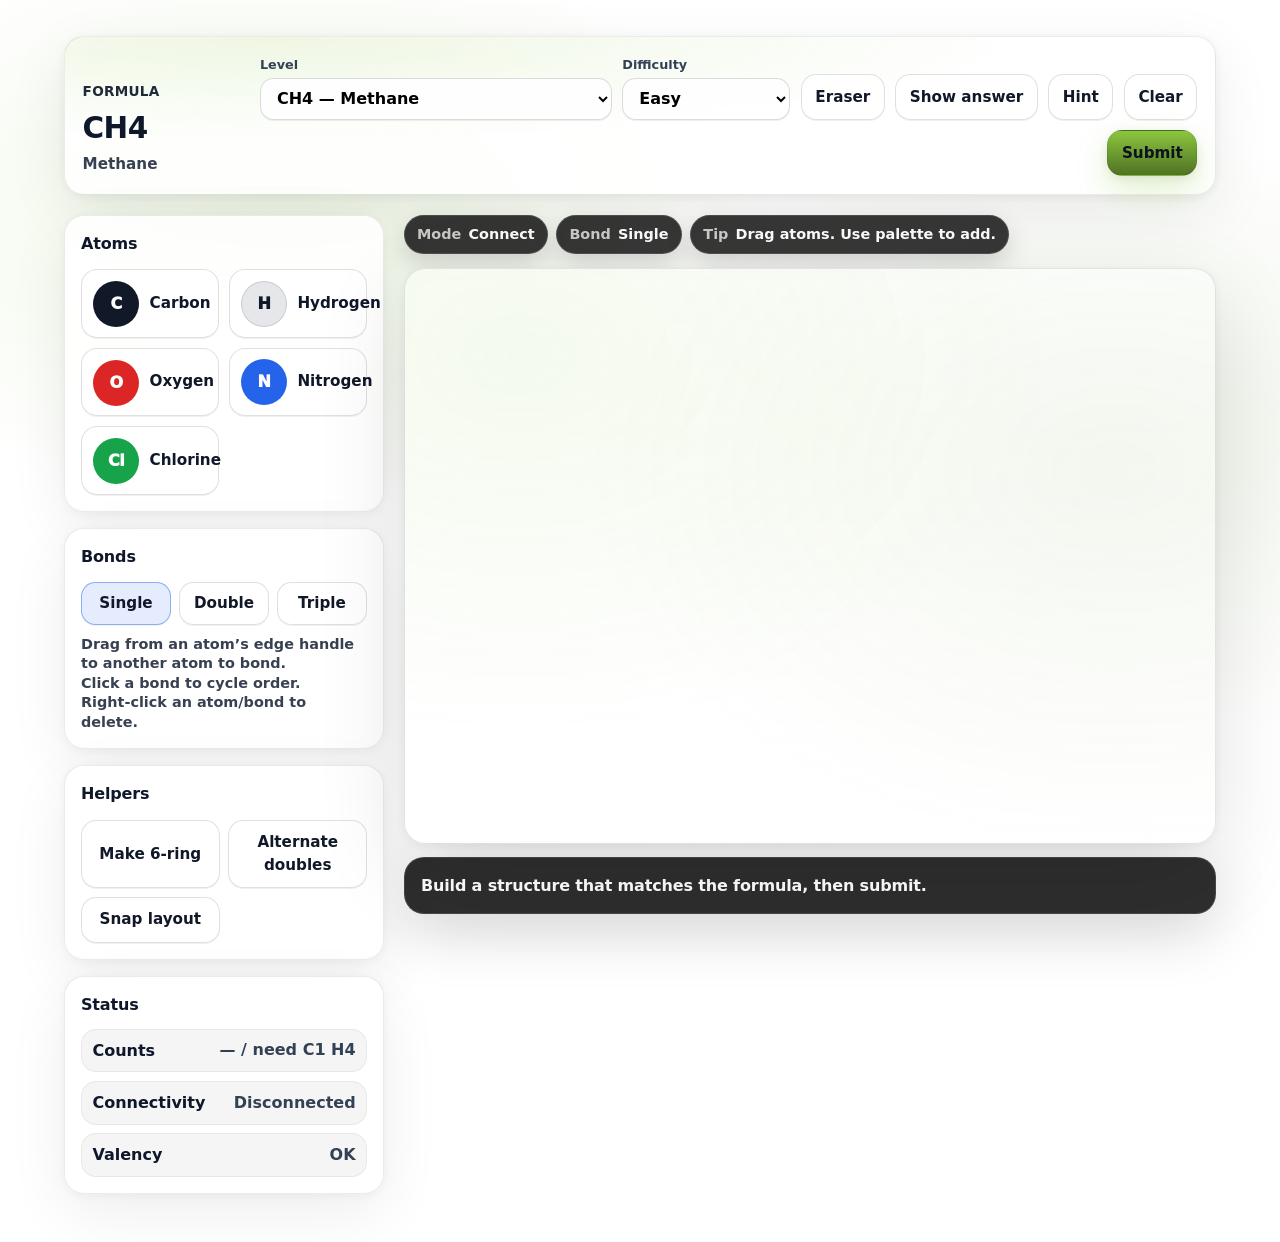
==== game.html @ 103faad1 "Initial Commit with Draft 1 of the website" ====
<!doctype html>
<html lang="en">
  <head>
    <meta charset="utf-8" />
    <meta name="viewport" content="width=device-width, initial-scale=1" />
    <title>Chemistry Formula Puzzle</title>
    <link rel="stylesheet" href="reset.css" />
    <link rel="stylesheet" href="layout.css" />
    <link rel="stylesheet" href="style.css" />
  </head>
  <body class="chem-game">
    <main class="chem-game__main">
      <section class="chem-shell" aria-label="Chemistry puzzle game">
        <div class="layout-container chem-shell__inner">
          <header class="chem-topbar">
            <div class="chem-level">
              <div class="chem-level__label">Formula</div>
              <div id="levelFormula" class="chem-level__formula" aria-live="polite">—</div>
              <div id="levelClue" class="chem-level__clue" aria-live="polite"></div>
            </div>

            <div class="chem-topbar__actions">
              <div class="chem-level-select">
                <label class="chem-control__label" for="levelSelect">Level</label>
                <select id="levelSelect" class="chem-select" aria-label="Select level"></select>
              </div>
              <div class="chem-level-select">
                <label class="chem-control__label" for="difficultySelect">Difficulty</label>
                <select id="difficultySelect" class="chem-select chem-select--sm" aria-label="Select difficulty">
                  <option value="easy">Easy</option>
                  <option value="medium">Medium</option>
                  <option value="hard">Hard</option>
                  <option value="hardcore">Hardcore</option>
                </select>
              </div>
              <button id="btnEraser" class="chem-btn chem-btn--ghost" type="button" aria-pressed="false">Eraser</button>
              <button id="btnAnswer" class="chem-btn chem-btn--ghost" type="button" aria-pressed="false">Show answer</button>
              <button id="btnHint" class="chem-btn chem-btn--ghost" type="button">Hint</button>
              <button id="btnReset" class="chem-btn chem-btn--ghost" type="button">Clear</button>
              <button id="btnValidate" class="chem-btn chem-btn--primary" type="button">Submit</button>
            </div>
          </header>

          <div class="chem-layout">
            <aside class="chem-panel" aria-label="Building palette and tools">
              <div class="chem-card">
                <div class="chem-card__title">Atoms</div>
                <div class="chem-palette" role="list">
                  <button class="chem-atom" type="button" data-element="C" aria-label="Add carbon">
                    <span class="chem-atom__sym">C</span><span class="chem-atom__name">Carbon</span>
                  </button>
                  <button class="chem-atom" type="button" data-element="H" aria-label="Add hydrogen">
                    <span class="chem-atom__sym">H</span><span class="chem-atom__name">Hydrogen</span>
                  </button>
                  <button class="chem-atom" type="button" data-element="O" aria-label="Add oxygen">
                    <span class="chem-atom__sym">O</span><span class="chem-atom__name">Oxygen</span>
                  </button>
                  <button class="chem-atom" type="button" data-element="N" aria-label="Add nitrogen">
                    <span class="chem-atom__sym">N</span><span class="chem-atom__name">Nitrogen</span>
                  </button>
                  <button class="chem-atom" type="button" data-element="Cl" aria-label="Add chlorine">
                    <span class="chem-atom__sym">Cl</span><span class="chem-atom__name">Chlorine</span>
                  </button>
                </div>
              </div>

              <div class="chem-card">
                <div class="chem-card__title">Bonds</div>
                <div class="chem-bondtools">
                  <button id="bondSingle" class="chem-btn chem-btn--seg is-active" type="button" data-bond="1">
                    Single
                  </button>
                  <button id="bondDouble" class="chem-btn chem-btn--seg" type="button" data-bond="2">Double</button>
                  <button id="bondTriple" class="chem-btn chem-btn--seg" type="button" data-bond="3">Triple</button>
                </div>
                <div class="chem-help">
                  Drag from an atom’s edge handle to another atom to bond.<br />
                  Click a bond to cycle order.<br />
                  Right‑click an atom/bond to delete.
                </div>
              </div>

              <div class="chem-card">
                <div class="chem-card__title">Helpers</div>
                <div class="chem-helpergrid">
                  <button id="btnRing6" class="chem-btn chem-btn--ghost" type="button">Make 6‑ring</button>
                  <button id="btnAromatic" class="chem-btn chem-btn--ghost" type="button">Alternate doubles</button>
                  <button id="btnSnap" class="chem-btn chem-btn--ghost" type="button">Snap layout</button>
                </div>
              </div>

              <div class="chem-card">
                <div class="chem-card__title">Status</div>
                <div class="chem-status">
                  <div class="chem-status__row">
                    <div class="chem-status__k">Counts</div>
                    <div id="statusCounts" class="chem-status__v">—</div>
                  </div>
                  <div class="chem-status__row">
                    <div class="chem-status__k">Connectivity</div>
                    <div id="statusConn" class="chem-status__v">—</div>
                  </div>
                  <div class="chem-status__row">
                    <div class="chem-status__k">Valency</div>
                    <div id="statusValence" class="chem-status__v">—</div>
                  </div>
                </div>
              </div>
            </aside>

            <section class="chem-work" aria-label="Molecule workspace">
              <div class="chem-work__hud">
                <div class="chem-hudpill"><span class="chem-hudpill__k">Mode</span> <span id="hudMode">Connect</span></div>
                <div class="chem-hudpill">
                  <span class="chem-hudpill__k">Bond</span> <span id="hudBond">Single</span>
                </div>
                <div class="chem-hudpill">
                  <span class="chem-hudpill__k">Tip</span>
                  <span id="hudTip">Drag atoms. Use palette to add.</span>
                </div>
              </div>

              <div id="workspace" class="chem-canvas" role="application" aria-label="Molecule canvas" tabindex="0">
                <svg id="bondLayer" class="chem-bonds" aria-hidden="true"></svg>
                <div id="atomLayer" class="chem-atoms" aria-hidden="false"></div>
              </div>

              <div class="chem-feedback" aria-live="polite" aria-atomic="true">
                <div id="feedback" class="chem-feedback__text">Build a structure that matches the formula, then submit.</div>
                <div id="fact" class="chem-feedback__fact" hidden></div>
              </div>
            </section>
          </div>
        </div>
      </section>
    </main>

    <script defer src="game.js"></script>
  </body>
</html>
---- layout.css ----
/* Page structure and layout */

body {
  display: flex;
  flex-direction: column;
}

main {
  flex: 1;
  width: 100%;
}

.layout-container {
  width: min(100% - 2rem, 72rem);
  margin-inline: auto;
}

.layout-stack > * + * {
  margin-top: var(--stack-gap, 1rem);
}

.layout-cluster {
  display: flex;
  flex-wrap: wrap;
  gap: var(--cluster-gap, 1rem);
  align-items: center;
}
---- style.css ----
/* Typography, color, and visual styling */

:root {
  color-scheme: light;
  --color-background: #ffffff;
  --color-foreground: #1a1a1a;
  --color-muted: #5c5c5c;
  --font-sans: system-ui, -apple-system, "Segoe UI", Roboto, sans-serif;
  --color-primary: #8cc63e;
  /* WCAG-friendly green for text on white (>= 4.5:1). */
  --color-secondary: #4F7224;
  --nav-height: 4.25rem;
}

body {
  font-family: var(--font-sans);
  background-color: var(--color-background);
  color: var(--color-foreground);
}

/* Hide visible scrollbars (scroll still works). */
html.home-page,
body.home-page {
  -ms-overflow-style: none; /* IE/Edge legacy */
  scrollbar-width: none; /* Firefox */
}

html.home-page::-webkit-scrollbar,
body.home-page::-webkit-scrollbar {
  width: 0;
  height: 0;
}

/* Typography system */
.heading-xl {
  font-size: clamp(2rem, 3.2vw, 2.75rem);
  font-weight: 700;
  letter-spacing: -0.02em;
  line-height: 1.1;
  color: var(--color-secondary);
}

.heading-lg {
  font-size: clamp(1.75rem, 2.6vw, 2.25rem);
  font-weight: 700;
  letter-spacing: -0.02em;
  line-height: 1.15;
  color: #111;
}

.subheading {
  margin-top: 0.85rem;
  font-size: clamp(1.05rem, 1.6vw, 1.25rem);
  font-weight: 700;
  line-height: 1.35;
  color: #222;
}

.prose {
  margin-top: 1.25rem;
  max-width: 65ch;
}

.prose p + p {
  margin-top: 1rem;
}

.prose p {
  font-size: 1rem;
  line-height: 1.65;
  color: #2e2e2e;
  text-align: justify;
  text-justify: inter-word;
  hyphens: auto;
}

.prose--director {
  font-family: "Times New Roman", Times, serif;
}

/* Top nav (matches screenshot style) */
.site-header {
  position: fixed;
  top: 0.9rem;
  left: 0;
  right: 0;
  z-index: 10;
  pointer-events: none;
}

.site-nav {
  pointer-events: auto;
  min-height: var(--nav-height);
  display: flex;
  align-items: center;
  justify-content: space-between;
  padding: 0.85rem 1.25rem;
  border-radius: 999px;
  background: rgba(0, 0, 0, 0.78);
  -webkit-backdrop-filter: blur(10px);
  backdrop-filter: blur(10px);
  box-shadow:
    0 18px 48px rgba(0, 0, 0, 0.35),
    0 2px 10px rgba(0, 0, 0, 0.25);
  border: 1px solid rgba(255, 255, 255, 0.12);
}

.site-brand {
  font-weight: 700;
  letter-spacing: 0.01em;
  color: #fff;
}

.nav-links {
  display: flex;
  gap: 1.4rem;
  align-items: center;
}

.nav-links a {
  color: #fff;
  font-weight: 600;
  font-size: 0.9rem;
  text-transform: lowercase;
}

.nav-links a:hover {
  text-decoration: underline;
}

/* Mobile hamburger */
.nav-toggle {
  display: none;
  width: 42px;
  height: 42px;
  border-radius: 999px;
  border: 1px solid rgba(255, 255, 255, 0.18);
  background: rgba(255, 255, 255, 0.08);
}

.nav-toggle__icon {
  display: block;
  width: 18px;
  height: 2px;
  margin-inline: auto;
  background: #fff;
  border-radius: 999px;
  position: relative;
}

.nav-toggle__icon::before,
.nav-toggle__icon::after {
  content: "";
  position: absolute;
  left: 0;
  width: 18px;
  height: 2px;
  background: #fff;
  border-radius: 999px;
}

.nav-toggle__icon::before {
  top: -6px;
}

.nav-toggle__icon::after {
  top: 6px;
}

@media (max-width: 760px) {
  .site-nav {
    position: fixed;
    top: 0.9rem;
    right: 1rem;
    left: auto;
    width: auto;
    margin: 0;
    justify-content: flex-end;
    padding: 0;
    background: transparent;
    border: 0;
    box-shadow: none;
    -webkit-backdrop-filter: none;
    backdrop-filter: none;
    z-index: 12;
  }

  .site-brand {
    display: none;
  }

  .nav-toggle {
    display: inline-grid;
    place-items: center;
    width: 52px;
    height: 52px;
    background: var(--color-secondary);
    border: 1px solid rgba(255, 255, 255, 0.22);
    box-shadow:
      0 18px 48px rgba(0, 0, 0, 0.25),
      0 2px 10px rgba(0, 0, 0, 0.18);
  }

  .primary-nav {
    position: fixed;
    top: 6.5rem;
    left: 50%;
    transform: translateX(-50%);
    width: min(92vw, 40rem);
    padding: 1.5rem 1.25rem;
    border-radius: 28px;
    background:
      radial-gradient(120% 120% at 20% 10%, rgba(255, 255, 255, 0.08), rgba(255, 255, 255, 0) 55%),
      #121212;
    -webkit-backdrop-filter: blur(10px);
    backdrop-filter: blur(10px);
    border: 1px solid rgba(255, 255, 255, 0.16);
    box-shadow:
      0 18px 48px rgba(0, 0, 0, 0.35),
      0 2px 10px rgba(0, 0, 0, 0.25);
    display: none;
    z-index: 11;
  }

  .site-header[data-nav-open="true"] .primary-nav {
    display: block;
  }

  .nav-scrim {
    position: fixed;
    inset: 0;
    background: rgba(0, 0, 0, 0.45);
    -webkit-backdrop-filter: blur(2px);
    backdrop-filter: blur(2px);
    opacity: 0;
    pointer-events: none;
    transition: opacity 160ms ease;
    z-index: 10;
  }

  .site-header[data-nav-open="true"] .nav-scrim {
    opacity: 1;
    pointer-events: auto;
  }

  .nav-links {
    flex-direction: column;
    align-items: flex-start;
    gap: 0.35rem;
  }

  .nav-links a {
    width: 100%;
    padding: 0.85rem 1rem;
    border-radius: 16px;
    font-size: 1.15rem;
    letter-spacing: -0.01em;
    text-transform: lowercase;
  }

  .nav-links a:hover {
    background: rgba(255, 255, 255, 0.1);
    text-decoration: none;
  }
}

/* ------------------------------------------------------------
   Vertical "liquid glass" section nav (WCAG-friendly)
------------------------------------------------------------- */

.vnav {
  position: fixed;
  left: 1.25rem;
  top: 50%;
  transform: translateY(-50%);
  z-index: 20;
}

.vnav__list {
  display: grid;
  gap: 0.55rem;
  padding: 0.75rem 0.6rem;
  border-radius: 999px;
  background:
    radial-gradient(140% 140% at 20% 10%, rgba(255, 255, 255, 0.55), rgba(255, 255, 255, 0) 58%),
    linear-gradient(180deg, rgba(255, 255, 255, 0.78), rgba(255, 255, 255, 0.62));
  border: 1px solid rgba(17, 24, 39, 0.14);
  box-shadow:
    0 22px 60px rgba(0, 0, 0, 0.18),
    0 2px 10px rgba(0, 0, 0, 0.08);
  -webkit-backdrop-filter: blur(14px);
  backdrop-filter: blur(14px);
}

@supports not ((-webkit-backdrop-filter: blur(1px)) or (backdrop-filter: blur(1px))) {
  .vnav__list {
    background: rgba(255, 255, 255, 0.94);
  }
}

.vnav__link {
  width: 50px;
  height: 50px;
  display: grid;
  place-items: center;
  border-radius: 999px;
  border: 0;
  background: transparent;
  box-shadow: none;
  transition:
    transform 120ms ease,
    background-color 120ms ease,
    border-color 120ms ease,
    box-shadow 120ms ease;
  position: relative;
}

.vnav__link:hover {
  transform: translateY(-1px);
}

.vnav__link.is-active {
  filter: drop-shadow(0 10px 22px rgba(79, 114, 36, 0.20));
}

.vnav__link:focus-visible {
  outline: 3px solid rgba(17, 24, 39, 0.75);
  outline-offset: 3px;
}

.vnav__link::after {
  content: attr(data-tooltip);
  position: absolute;
  left: calc(100% + 0.7rem);
  top: 50%;
  transform: translateY(-50%);
  padding: 0.45rem 0.6rem;
  border-radius: 0.65rem;
  background: rgba(15, 23, 42, 0.92);
  color: #ffffff;
  font-weight: 900;
  font-size: 0.9rem;
  letter-spacing: -0.01em;
  border: 1px solid rgba(255, 255, 255, 0.16);
  box-shadow:
    0 18px 46px rgba(0, 0, 0, 0.22),
    0 2px 10px rgba(0, 0, 0, 0.12);
  opacity: 0;
  pointer-events: none;
  white-space: nowrap;
  -webkit-backdrop-filter: blur(8px);
  backdrop-filter: blur(8px);
}

.vnav__link::before {
  content: "";
  position: absolute;
  left: calc(100% + 0.45rem);
  top: 50%;
  transform: translateY(-50%) rotate(45deg);
  width: 10px;
  height: 10px;
  background: rgba(15, 23, 42, 0.92);
  border-left: 1px solid rgba(255, 255, 255, 0.16);
  border-bottom: 1px solid rgba(255, 255, 255, 0.16);
  opacity: 0;
  pointer-events: none;
}

.vnav__link:hover::after,
.vnav__link:hover::before,
.vnav__link:focus-visible::after,
.vnav__link:focus-visible::before {
  opacity: 1;
}

.vnav__icon {
  width: 28px;
  height: 28px;
}

.vnav__sr {
  position: absolute;
  width: 1px;
  height: 1px;
  padding: 0;
  margin: -1px;
  overflow: hidden;
  clip: rect(0, 0, 0, 0);
  white-space: nowrap;
  border: 0;
}

/* Mobile: horizontal bottom nav */
@media (max-width: 900px) {
  .vnav {
    left: 0;
    right: 0;
    top: auto;
    bottom: 0;
    transform: none;
    padding: 0 0 env(safe-area-inset-bottom, 0);
  }

  .vnav__list {
    display: flex;
    flex-direction: row;
    flex-wrap: nowrap;
    justify-content: space-between;
    align-items: center;
    gap: 0.15rem;
    width: 100%;
    max-width: 100%;
    margin: 0;
    padding: 0.45rem 0.4rem;
    border-radius: 1rem 1rem 0 0;
    box-shadow:
      0 -10px 36px rgba(0, 0, 0, 0.14),
      0 -2px 8px rgba(0, 0, 0, 0.06);
  }

  .vnav__list li {
    flex: 1 1 0;
    min-width: 0;
    display: flex;
    justify-content: center;
  }

  .vnav__link {
    width: 44px;
    height: 44px;
    min-width: 44px;
  }

  /* Side tooltips don’t fit; labels remain in .vnav__sr for AT */
  .vnav__link::after,
  .vnav__link::before {
    display: none;
  }

  body.home-page {
    padding-bottom: calc(3.85rem + env(safe-area-inset-bottom, 0px));
  }

  .hero {
    padding-top: max(1.25rem, calc(env(safe-area-inset-top, 0px) + 0.75rem));
  }
}


/* Cursor: magnifying glass on hover (interactive elements) */
a:hover,
button:hover,
[role="button"]:hover,
input:hover,
select:hover,
textarea:hover,
summary:hover {
  cursor:
    url("data:image/svg+xml,%3Csvg xmlns='http://www.w3.org/2000/svg' width='24' height='24' viewBox='0 0 24 24'%3E%3Cg fill='none' stroke='%237BA448' stroke-width='2' stroke-linecap='round' stroke-linejoin='round'%3E%3Ccircle cx='10.5' cy='10.5' r='6.5'/%3E%3Cpath d='M15.25 15.25 L22 22'/%3E%3C/g%3E%3C/svg%3E")
      12 12,
    pointer;
}

/* Hero */
.hero {
  position: relative;
  overflow: hidden;
  /* 100dvh tracks mobile browser chrome; reduces layout thrash vs 100vh while scrolling */
  min-height: 100vh;
  min-height: 100dvh;
  display: grid;
  align-items: center;
  padding-top: calc(var(--nav-height) + 1.75rem);
}

.hero__video {
  position: absolute;
  inset: 0;
  z-index: 0;
  width: 100%;
  height: 100%;
  object-fit: cover;
  pointer-events: none;
}

.hero__overlay {
  position: absolute;
  inset: 0;
  z-index: 1;
  background: rgba(0, 0, 0, 0.75);
  pointer-events: none;
}

.hero__attribution {
  position: absolute;
  z-index: 3;
  right: max(1rem, env(safe-area-inset-right, 0px));
  bottom: max(1rem, env(safe-area-inset-bottom, 0px));
  margin: 0;
  max-width: min(14rem, 52vw);
  font-size: 0.65rem;
  line-height: 1.35;
  text-align: right;
  color: rgba(255, 255, 255, 0.85);
  text-shadow: 0 1px 3px rgba(0, 0, 0, 0.9);
}

.hero__attribution a {
  color: inherit;
  text-decoration: underline;
  text-underline-offset: 0.1em;
}

.hero__attribution a:hover {
  color: #ffffff;
}

.hero-content {
  position: relative;
  z-index: 2;
  padding-block: 4rem;
  /* Own compositor layer so title/subtitle paint isn’t tied as tightly to video frame updates */
  transform: translateZ(0);
}

@media (prefers-reduced-motion: reduce) {
  .hero__video {
    display: none;
  }

  .hero__overlay {
    display: none;
  }

  .hero {
    background-image:
      linear-gradient(rgba(0, 0, 0, 0.75), rgba(0, 0, 0, 0.75)),
      url("Background.jpg");
    background-size: cover;
    background-position: center;
    background-repeat: no-repeat;
  }
}

.hero-title {
  color: #fff;
  font-size: clamp(3rem, 7vw, 6rem);
  font-weight: 700;
  letter-spacing: -0.03em;
  line-height: 1;
}

.hero-subtitle {
  margin-top: 0.75rem;
  color: var(--color-primary);
  font-weight: 700;
  font-size: clamp(0.95rem, 1.4vw, 1.1rem);
}

/* Sections */
.section {
  padding-block: clamp(3.5rem, 6vw, 6rem);
}

.about {
  background: #fff;
}

/* Section head w/ progress bar */
.section-head {
  display: block;
}

.section-head__row {
  margin-top: 0;
  display: flex;
  align-items: center;
  gap: 0.8rem;
}

.section-head__subtitle {
  margin-top: 0.15rem;
  color: #666;
  font-size: 0.95rem;
}

 .section-head__progress {
  display: flex;
  align-items: center;
  gap: 0.7rem;
  flex: 1;
  min-width: 0;
  justify-content: flex-start;
}

.section-head__icon {
  width: clamp(44px, 3vw, 56px);
  height: clamp(44px, 3vw, 56px);
  object-fit: contain;
  display: block;
}

.progress-bar {
  height: 6px;
  width: 100%;
  background: #d9d9d9;
  border-radius: 999px;
  overflow: hidden;
}

.progress-bar__fill {
  height: 100%;
  width: var(--progress, 0%);
  background: var(--color-primary);
  border-radius: 999px;
  transition: width 220ms ease;
}

/* Research cards */
.research {
  background: #fff;
}

.publications {
  background: #fff;
}

.research-grid {
  margin-top: 2.25rem;
  display: grid;
  grid-template-columns: repeat(3, minmax(0, 1fr));
  gap: clamp(1.25rem, 2.5vw, 2.5rem);
}

.publications-grid {
  margin-top: 2rem;
}

.team {
  background: #fff;
}

.team-grid {
  margin-top: 2.5rem;
  display: grid;
  grid-template-columns: repeat(4, minmax(0, 1fr));
  gap: clamp(1.75rem, 3vw, 3rem);
}

.team-card {
  display: grid;
  justify-items: center;
  text-align: center;
}

.team-avatar {
  width: clamp(120px, 14vw, 150px);
  aspect-ratio: 1 / 1;
  border-radius: 999px;
  background: #d9d9d9;
}

.team-name {
  margin-top: 0.85rem;
  font-weight: 700;
  color: #111;
}

.team-degree {
  margin-top: 0.1rem;
  font-weight: 700;
  color: var(--color-secondary);
  font-size: 0.95rem;
}

.research-card__media {
  width: 100%;
  aspect-ratio: 4 / 3;
  background: #d9d9d9;
  border-radius: 0.35rem;
}

.card-title {
  margin-top: 0.75rem;
  font-weight: 700;
  color: #111;
  letter-spacing: -0.01em;
}

.card-meta {
  margin-top: 0.15rem;
  color: #444;
  font-size: 0.95rem;
}

.pub-authors {
  margin-top: 0.15rem;
  font-weight: 700;
  color: var(--color-secondary);
}

.pub-date {
  margin-top: 1.35rem;
  color: #777;
  font-size: 0.95rem;
}

.about-grid {
  display: grid;
  grid-template-columns: 1.15fr 0.85fr;
  gap: clamp(1.5rem, 3vw, 3rem);
  align-items: start;
}

/* Intro: full-width title, then equal columns — text | slideshow (matches reference layout). */
.about-grid--intro {
  grid-template-columns: 1fr 1fr;
  grid-template-areas:
    "intro-title intro-title"
    "intro-prose intro-media";
  gap: clamp(1.35rem, 3vw, 2.5rem) clamp(1.75rem, 4vw, 3.5rem);
}

.about-grid--intro .about-intro__title {
  grid-area: intro-title;
  margin-bottom: 0;
}

.about-grid--intro .about-intro__prose {
  grid-area: intro-prose;
  margin-top: 0;
  max-width: none;
}

.about-grid--intro .about-intro__media {
  grid-area: intro-media;
  min-width: 0;
}

.about-grid--intro .about-slideshow__track {
  aspect-ratio: 16 / 9;
}

.about-grid--secondary {
  margin-top: clamp(2.5rem, 5vw, 4rem);
  grid-template-columns: 0.95fr 1.05fr;
  align-items: center;
}

.card-media {
  width: 100%;
  border-radius: 1.25rem;
  box-shadow:
    0 18px 60px rgba(0, 0, 0, 0.14),
    0 2px 12px rgba(0, 0, 0, 0.08);
}

.about-slideshow {
  position: relative;
  width: 100%;
  border-radius: 1.25rem;
  overflow: hidden;
  box-shadow:
    0 18px 60px rgba(0, 0, 0, 0.14),
    0 2px 12px rgba(0, 0, 0, 0.08);
}

.about-slideshow__track {
  position: relative;
  aspect-ratio: 4 / 3;
  background: #d9d9d9;
}

.about-slideshow__slide {
  position: absolute;
  inset: 0;
  opacity: 0;
  transition: opacity 0.65s ease;
  pointer-events: none;
}

.about-slideshow__slide.is-active {
  z-index: 1;
  opacity: 1;
}

.about-slideshow__slide img {
  display: block;
  width: 100%;
  height: 100%;
  object-fit: cover;
}

.about-slideshow__dots {
  position: absolute;
  z-index: 2;
  left: 50%;
  bottom: 0.65rem;
  transform: translateX(-50%);
  display: flex;
  flex-wrap: wrap;
  justify-content: center;
  gap: 0.4rem;
  max-width: calc(100% - 1.25rem);
  pointer-events: auto;
}

.about-slideshow__dot {
  width: 0.45rem;
  height: 0.45rem;
  padding: 0;
  border: 0;
  border-radius: 50%;
  background: rgba(255, 255, 255, 0.45);
  box-shadow: 0 0 0 1px rgba(0, 0, 0, 0.2);
  cursor: pointer;
  transition: background 0.2s ease, transform 0.2s ease;
}

.about-slideshow__dot:hover {
  background: rgba(255, 255, 255, 0.75);
}

.about-slideshow__dot:focus-visible {
  outline: 2px solid #ffffff;
  outline-offset: 2px;
}

.about-slideshow__dot.is-active {
  background: #ffffff;
  transform: scale(1.15);
}

@media (prefers-reduced-motion: reduce) {
  .about-slideshow__slide {
    transition: none;
  }

  .about-slideshow__dot {
    transition: none;
  }
}

.signature {
  margin-top: 1.25rem;
}

.signature-name {
  font-weight: 700;
  color: #111;
}

.signature-title {
  font-weight: 700;
  color: var(--color-secondary);
}

@media (max-width: 900px) {
  main > section:not(.hero):not(.acknowledgment) {
    padding-inline: clamp(1rem, 4vw, 1.5rem);
  }

  .site-footer {
    padding-inline: clamp(1rem, 4vw, 1.5rem);
  }

  .about-grid,
  .about-grid--secondary {
    grid-template-columns: 1fr;
  }

  .about-grid--intro {
    grid-template-columns: 1fr;
    grid-template-areas:
      "intro-title"
      "intro-prose"
      "intro-media";
  }

  .about-grid--secondary .about-media {
    order: 2;
  }

  .section-head__row {
    flex-direction: column;
    align-items: flex-start;
  }

  .section-head__progress {
    width: 100%;
  }

  .research-grid {
    grid-template-columns: 1fr;
  }

  .team-grid {
    grid-template-columns: repeat(2, minmax(0, 1fr));
  }
}

/* ------------------------------------------------------------
   Chemistry puzzle game (scoped via .chem-game on body)
------------------------------------------------------------- */

.chem-game {
  background:
    radial-gradient(900px 520px at 22% 18%, rgba(140, 198, 62, 0.13), rgba(140, 198, 62, 0) 55%),
    radial-gradient(900px 520px at 85% 35%, rgba(123, 164, 72, 0.11), rgba(123, 164, 72, 0) 60%),
    var(--color-background);
}

.chem-game__main {
  padding-top: 2.25rem;
  padding-bottom: 3rem;
}

.chem-shell__inner {
  display: grid;
  gap: 1.25rem;
}

.chem-topbar {
  display: flex;
  align-items: flex-end;
  justify-content: space-between;
  gap: 1rem;
  padding: 1.1rem 1.1rem;
  border-radius: 1.25rem;
  background:
    radial-gradient(120% 120% at 18% 0%, rgba(140, 198, 62, 0.14), rgba(140, 198, 62, 0) 55%),
    rgba(255, 255, 255, 0.86);
  border: 1px solid rgba(0, 0, 0, 0.08);
  box-shadow:
    0 18px 60px rgba(0, 0, 0, 0.08),
    0 2px 12px rgba(0, 0, 0, 0.06);
  -webkit-backdrop-filter: blur(8px);
  backdrop-filter: blur(8px);
}

.chem-level__label {
  font-size: 0.85rem;
  font-weight: 700;
  color: #1f2937;
  letter-spacing: 0.02em;
  text-transform: uppercase;
}

.chem-level__formula {
  margin-top: 0.25rem;
  font-size: clamp(1.5rem, 2.3vw, 2.2rem);
  font-weight: 900;
  letter-spacing: -0.02em;
  color: #0f172a;
}

.chem-level__clue {
  margin-top: 0.2rem;
  color: #374151;
  font-weight: 700;
  font-size: 0.95rem;
}

.chem-topbar__actions {
  display: flex;
  align-items: flex-end;
  justify-content: flex-end;
  gap: 0.65rem;
  flex-wrap: wrap;
}

.chem-control__label {
  display: block;
  font-size: 0.8rem;
  font-weight: 700;
  color: #334155;
  margin-bottom: 0.25rem;
}

.chem-select {
  min-width: min(22rem, 72vw);
  padding: 0.6rem 0.75rem;
  border-radius: 0.85rem;
  border: 1px solid rgba(0, 0, 0, 0.14);
  background: rgba(255, 255, 255, 0.95);
  box-shadow: 0 1px 0 rgba(0, 0, 0, 0.06);
  font-weight: 700;
}

.chem-select--sm {
  min-width: 10.5rem;
}

.chem-btn {
  padding: 0.65rem 0.85rem;
  border-radius: 0.95rem;
  font-weight: 900;
  font-size: 0.95rem;
  border: 1px solid rgba(0, 0, 0, 0.12);
  box-shadow: 0 1px 0 rgba(0, 0, 0, 0.06);
  background: rgba(255, 255, 255, 0.92);
  color: #111827;
  transition:
    transform 80ms ease,
    background-color 120ms ease,
    border-color 120ms ease,
    box-shadow 120ms ease;
}

.chem-btn:active {
  transform: translateY(1px);
}

.chem-btn--primary {
  background: linear-gradient(180deg, var(--color-primary), var(--color-secondary));
  border-color: rgba(0, 0, 0, 0.08);
  color: #0b1220;
  box-shadow:
    0 14px 30px rgba(140, 198, 62, 0.25),
    0 2px 10px rgba(0, 0, 0, 0.08);
}

.chem-btn--ghost {
  background: rgba(255, 255, 255, 0.86);
}

.chem-btn--seg {
  flex: 1;
  border-radius: 0.9rem;
  font-weight: 900;
  padding: 0.55rem 0.65rem;
}

.chem-btn--seg.is-active {
  background: rgba(123, 164, 72, 0.18);
  border-color: rgba(123, 164, 72, 0.5);
}

.chem-btn.is-active {
  background: rgba(37, 99, 235, 0.12);
  border-color: rgba(37, 99, 235, 0.45);
}

.chem-layout {
  display: grid;
  grid-template-columns: 320px 1fr;
  gap: 1.25rem;
  align-items: start;
}

.chem-panel {
  display: grid;
  gap: 1rem;
}

.chem-card {
  padding: 1rem 1rem;
  border-radius: 1.25rem;
  background: rgba(255, 255, 255, 0.88);
  border: 1px solid rgba(0, 0, 0, 0.08);
  box-shadow:
    0 18px 60px rgba(0, 0, 0, 0.07),
    0 2px 12px rgba(0, 0, 0, 0.05);
  -webkit-backdrop-filter: blur(8px);
  backdrop-filter: blur(8px);
}

.chem-card__title {
  font-weight: 900;
  color: #0f172a;
  letter-spacing: -0.01em;
}

.chem-palette {
  margin-top: 0.85rem;
  display: grid;
  grid-template-columns: repeat(2, minmax(0, 1fr));
  gap: 0.6rem;
}

.chem-atom {
  display: grid;
  grid-template-columns: 46px 1fr;
  align-items: center;
  gap: 0.65rem;
  padding: 0.65rem 0.7rem;
  border-radius: 1rem;
  border: 1px solid rgba(0, 0, 0, 0.12);
  background: rgba(255, 255, 255, 0.93);
  box-shadow: 0 1px 0 rgba(0, 0, 0, 0.06);
  text-align: left;
}

.chem-atom__sym {
  width: 46px;
  height: 46px;
  display: grid;
  place-items: center;
  border-radius: 999px;
  font-weight: 1000;
  background: #111827;
  color: #fff;
  letter-spacing: -0.02em;
}

.chem-atom[data-element="H"] .chem-atom__sym {
  background: #e5e7eb;
  color: #111827;
  border: 1px solid rgba(0, 0, 0, 0.12);
}

.chem-atom[data-element="O"] .chem-atom__sym {
  background: #dc2626;
}

.chem-atom[data-element="N"] .chem-atom__sym {
  background: #2563eb;
}

.chem-atom[data-element="Cl"] .chem-atom__sym {
  background: #16a34a;
}

.chem-atom__name {
  font-weight: 900;
  color: #0f172a;
  font-size: 0.95rem;
  line-height: 1.15;
}

.chem-bondtools {
  margin-top: 0.85rem;
  display: flex;
  gap: 0.5rem;
}

.chem-help {
  margin-top: 0.65rem;
  color: #374151;
  font-weight: 700;
  font-size: 0.9rem;
  line-height: 1.35;
}

.chem-helpergrid {
  margin-top: 0.85rem;
  display: grid;
  grid-template-columns: 1fr 1fr;
  gap: 0.55rem;
}

.chem-status {
  margin-top: 0.75rem;
  display: grid;
  gap: 0.55rem;
}

.chem-status__row {
  display: flex;
  align-items: baseline;
  justify-content: space-between;
  gap: 0.75rem;
  padding: 0.55rem 0.65rem;
  border-radius: 0.95rem;
  background: rgba(15, 23, 42, 0.04);
  border: 1px solid rgba(0, 0, 0, 0.06);
}

.chem-status__k {
  font-weight: 900;
  color: #0f172a;
}

.chem-status__v {
  font-weight: 900;
  color: #334155;
  text-align: right;
}

.chem-work {
  display: grid;
  gap: 0.85rem;
  align-content: start;
}

.chem-work__hud {
  display: flex;
  flex-wrap: wrap;
  gap: 0.55rem;
}

.chem-hudpill {
  display: inline-flex;
  align-items: center;
  gap: 0.45rem;
  padding: 0.5rem 0.75rem;
  border-radius: 999px;
  background: rgba(0, 0, 0, 0.78);
  color: #fff;
  border: 1px solid rgba(255, 255, 255, 0.12);
  box-shadow: 0 10px 26px rgba(0, 0, 0, 0.16);
  font-weight: 900;
  font-size: 0.9rem;
}

.chem-hudpill__k {
  color: rgba(255, 255, 255, 0.75);
  font-weight: 900;
}

.chem-canvas {
  position: relative;
  height: min(64vh, 620px);
  border-radius: 1.35rem;
  overflow: hidden;
  background:
    radial-gradient(120% 120% at 14% 15%, rgba(140, 198, 62, 0.09), rgba(140, 198, 62, 0) 55%),
    radial-gradient(120% 120% at 88% 35%, rgba(123, 164, 72, 0.08), rgba(123, 164, 72, 0) 55%),
    linear-gradient(180deg, rgba(255, 255, 255, 0.92), rgba(255, 255, 255, 0.82));
  border: 1px solid rgba(0, 0, 0, 0.1);
  box-shadow:
    0 28px 90px rgba(0, 0, 0, 0.12),
    0 2px 12px rgba(0, 0, 0, 0.06);
  outline: none;
}

.chem-canvas.is-eraser {
  cursor:
    url("data:image/svg+xml,%3Csvg xmlns='http://www.w3.org/2000/svg' width='28' height='28' viewBox='0 0 28 28'%3E%3Cpath d='M17.8 4.8l5.4 5.4c.8.8.8 2 0 2.8L14 22.6c-.4.4-.9.6-1.4.6H7.4c-.5 0-1-.2-1.4-.6l-1.2-1.2c-.8-.8-.8-2 0-2.8l9.6-9.6c.8-.8 2-.8 2.8 0l.6.6 1.4-1.4-.6-.6c-.8-.8-.8-2 0-2.8.8-.8 2-.8 2.8 0z' fill='%23ffffff'/%3E%3Cpath d='M6.2 20.2l1.6 1.6h4.8l4.2-4.2-6.4-6.4-4.2 4.2c-.8.8-.8 2 0 2.8z' fill='%23ef4444'/%3E%3Cpath d='M16.8 6.2l5.0 5.0' stroke='%23111827' stroke-width='2' stroke-linecap='round'/%3E%3C/svg%3E")
      10 18,
    crosshair;
}

.chem-bonds {
  position: absolute;
  inset: 0;
  width: 100%;
  height: 100%;
  pointer-events: auto;
}

.chem-atoms {
  position: absolute;
  inset: 0;
}

.chem-node {
  position: absolute;
  width: 46px;
  height: 46px;
  margin-left: -23px;
  margin-top: -23px;
  border-radius: 999px;
  background: var(--node-fill, #111827);
  border: 2px solid var(--node-stroke, #0b1220);
  box-shadow:
    0 18px 44px rgba(0, 0, 0, 0.18),
    0 2px 10px rgba(0, 0, 0, 0.10);
  display: grid;
  place-items: center;
  user-select: none;
  touch-action: none;
}

.chem-node::after {
  content: "";
  position: absolute;
  inset: -2px;
  border-radius: 999px;
  background: rgba(239, 68, 68, 0.18);
  opacity: 0;
  transition: opacity 90ms ease;
  pointer-events: none;
}

.chem-canvas.is-eraser .chem-node:hover::after {
  opacity: 1;
}

.chem-canvas.is-eraser .chem-node:hover {
  outline: 3px solid rgba(239, 68, 68, 0.55);
  outline-offset: 2px;
}

.chem-node__sym {
  font-weight: 1000;
  letter-spacing: -0.02em;
  color: var(--node-text, #fff);
}

.chem-node.is-selected {
  outline: 3px solid rgba(140, 198, 62, 0.55);
  outline-offset: 2px;
}

.chem-node__handle {
  position: absolute;
  left: var(--hx, 100%);
  top: var(--hy, 50%);
  transform: translate(-50%, -50%);
  width: 16px;
  height: 16px;
  border-radius: 999px;
  background: rgba(255, 255, 255, 0.92);
  border: 2px solid rgba(37, 99, 235, 0.9);
  box-shadow: 0 8px 18px rgba(0, 0, 0, 0.16);
  opacity: 0;
  pointer-events: none;
}

.chem-node:hover .chem-node__handle {
  opacity: 1;
  pointer-events: auto;
}

.chem-bond__line {
  stroke: rgba(17, 24, 39, 0.92);
  stroke-width: 3.2;
  stroke-linecap: round;
}

.chem-bond__hit {
  stroke: transparent;
  stroke-width: 18;
  stroke-linecap: round;
}

.chem-canvas.is-eraser .chem-bond:hover .chem-bond__line {
  stroke: rgba(239, 68, 68, 0.95);
}

.chem-bond__preview {
  stroke: rgba(37, 99, 235, 0.9);
  stroke-width: 3.2;
  stroke-linecap: round;
  stroke-dasharray: 6 7;
}

.chem-feedback {
  padding: 0.95rem 1rem;
  border-radius: 1.25rem;
  background: rgba(0, 0, 0, 0.82);
  color: #fff;
  border: 1px solid rgba(255, 255, 255, 0.12);
  box-shadow: 0 18px 60px rgba(0, 0, 0, 0.16);
}

.chem-feedback__text {
  font-weight: 900;
  letter-spacing: -0.01em;
}

.chem-feedback[data-kind="good"] {
  background: rgba(22, 163, 74, 0.92);
}

.chem-feedback[data-kind="bad"] {
  background: rgba(220, 38, 38, 0.92);
}

.chem-feedback__fact {
  margin-top: 0.45rem;
  font-weight: 700;
  color: rgba(255, 255, 255, 0.9);
}

@media (max-width: 980px) {
  .chem-layout {
    grid-template-columns: 1fr;
  }

  .chem-select {
    min-width: min(34rem, 84vw);
  }
}

/* Contact — Get in Touch */
.contact {
  --contact-icon-size: 4.5rem; /* 72px — within 60–80px reference */
  --contact-icon-gap: 1.125rem; /* 18px — within 15–20px reference */
  background: #fff;
}

.contact-grid {
  margin-top: 2rem;
  display: grid;
  grid-template-columns: repeat(3, minmax(0, 1fr));
  gap: clamp(2rem, 4vw, 3.5rem);
  align-items: start;
}

.contact-card {
  display: flex;
  flex-direction: row;
  flex-wrap: nowrap;
  align-items: flex-start;
  gap: var(--contact-icon-gap);
  min-width: 0;
}

.contact-card__icon {
  flex-shrink: 0;
  width: var(--contact-icon-size);
  height: var(--contact-icon-size);
  border-radius: 0.85rem;
  background: var(--color-secondary);
  color: #ffffff;
  display: grid;
  place-items: center;
}

.contact-card__glyph {
  width: 1.875rem;
  height: 1.875rem;
  display: block;
}

.contact-card__body {
  display: flex;
  flex-direction: column;
  align-items: flex-start;
  gap: 0.15rem;
  flex: 1;
  min-width: 0;
}

.contact-card__label {
  margin: 0;
  padding-top: 0.15rem;
  font-size: 1rem;
  font-weight: 700;
  color: var(--color-secondary);
  line-height: 1.5;
}

.contact-card__text {
  margin: 0;
  padding: 0;
  font-size: 0.98rem;
  line-height: 1.4;
  color: #111827;
}

.contact-card__link {
  color: #111827;
  font-weight: 600;
  text-decoration: underline;
  text-underline-offset: 0.15em;
}

.contact-card__link:hover {
  color: var(--color-secondary);
}

.contact-card__link:focus-visible {
  outline: 3px solid rgba(17, 24, 39, 0.75);
  outline-offset: 2px;
  border-radius: 0.2rem;
}

.contact-map {
  margin-top: clamp(2rem, 4vw, 3rem);
  width: 100%;
  border-radius: 1rem;
  overflow: hidden;
  border: 1px solid rgba(0, 0, 0, 0.1);
  box-shadow:
    0 18px 50px rgba(0, 0, 0, 0.08),
    0 2px 10px rgba(0, 0, 0, 0.05);
  aspect-ratio: 21 / 9;
  min-height: 280px;
}

.contact-map__frame {
  display: block;
  width: 100%;
  height: 100%;
  min-height: 280px;
  border: 0;
}

@media (max-width: 900px) {
  .contact-grid {
    grid-template-columns: 1fr;
    gap: 1.75rem;
  }

  .contact {
    --contact-icon-size: 4rem;
    --contact-icon-gap: 1rem;
  }
}

/* Acknowledgment of Country */
.acknowledgment {
  position: relative;
  padding-block: clamp(2.75rem, 5vw, 4.25rem);
  background-color: var(--color-secondary);
  overflow: hidden;
}

.acknowledgment::before {
  content: "";
  position: absolute;
  inset: 0;
  z-index: 0;
  background-image: url("Assets/Aboriginal.png");
  background-repeat: no-repeat;
  background-size: cover;
  background-position: center;
  pointer-events: none;
}

.acknowledgment__inner {
  position: relative;
  z-index: 1;
  width: 100%;
  max-width: none;
  padding-inline: clamp(1rem, 3vw, 2rem);
  margin-inline: auto;
  text-align: center;
  box-sizing: border-box;
}

.acknowledgment__text {
  margin: 0;
  color: #ffffff;
  font-size: clamp(0.82rem, 0.35vw + 0.78rem, 0.98rem);
  font-weight: 500;
  line-height: 1.5;
}

@media (min-width: 75rem) {
  .acknowledgment__text {
    white-space: nowrap;
  }
}

/* Site footer */
.site-footer {
  padding-block: clamp(1.25rem, 2.5vw, 1.75rem);
  background: #ffffff;
  border-top: 1px solid rgba(79, 114, 36, 0.12);
}

.site-footer__inner {
  text-align: center;
}

.site-footer__copy {
  margin: 0;
  font-size: 0.875rem;
  line-height: 1.5;
  color: var(--color-muted);
}
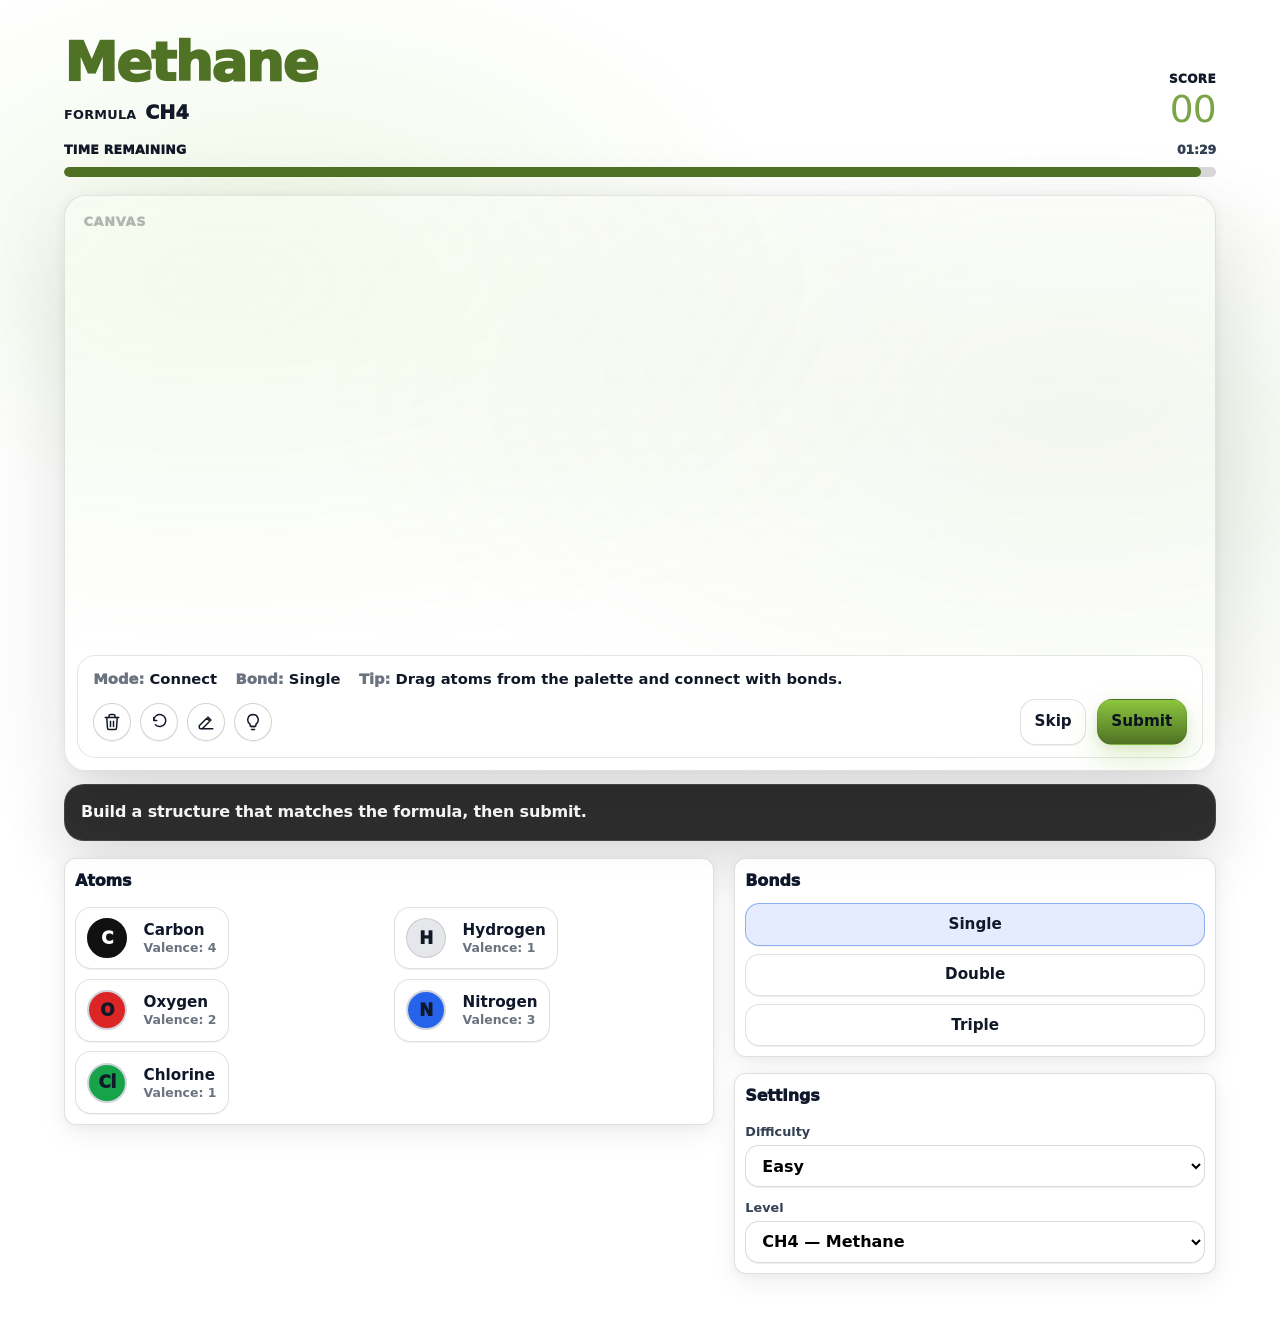
==== commit f9d1d52c: "Updates to Hero Section" ====
--- a/game.html
+++ b/game.html
@@ -10,126 +10,179 @@
   </head>
   <body class="chem-game">
     <main class="chem-game__main">
-      <section class="chem-shell" aria-label="Chemistry puzzle game">
+      <section class="chem-shell chem-shell--v2" aria-label="Chemistry puzzle game">
         <div class="layout-container chem-shell__inner">
-          <header class="chem-topbar">
-            <div class="chem-level">
-              <div class="chem-level__label">Formula</div>
-              <div id="levelFormula" class="chem-level__formula" aria-live="polite">—</div>
-              <div id="levelClue" class="chem-level__clue" aria-live="polite"></div>
+          <header class="chem-hdr">
+            <div class="chem-hdr__row">
+              <div class="chem-titlewrap">
+                <div id="levelClue" class="chem-title" aria-live="polite">—</div>
+                <div class="chem-sub">
+                  <span class="chem-sub__k">Formula</span>
+                  <span id="levelFormula" class="chem-sub__v" aria-live="polite">—</span>
+                </div>
+              </div>
+
+              <div class="chem-score" aria-label="Score">
+                <div class="chem-score__label">Score</div>
+                <div id="scoreValue" class="chem-score__value">00</div>
+              </div>
             </div>
 
-            <div class="chem-topbar__actions">
-              <div class="chem-level-select">
-                <label class="chem-control__label" for="levelSelect">Level</label>
-                <select id="levelSelect" class="chem-select" aria-label="Select level"></select>
+            <div class="chem-timer" aria-label="Time remaining">
+              <div class="chem-timer__label">
+                <span>Time remaining</span>
+                <span id="timeText" class="chem-timer__text">—</span>
               </div>
-              <div class="chem-level-select">
-                <label class="chem-control__label" for="difficultySelect">Difficulty</label>
-                <select id="difficultySelect" class="chem-select chem-select--sm" aria-label="Select difficulty">
-                  <option value="easy">Easy</option>
-                  <option value="medium">Medium</option>
-                  <option value="hard">Hard</option>
-                  <option value="hardcore">Hardcore</option>
-                </select>
+              <div class="chem-timer__bar" role="progressbar" aria-valuemin="0" aria-valuemax="100" aria-valuenow="100">
+                <div id="timerFill" class="chem-timer__fill" style="width: 100%"></div>
               </div>
-              <button id="btnEraser" class="chem-btn chem-btn--ghost" type="button" aria-pressed="false">Eraser</button>
-              <button id="btnAnswer" class="chem-btn chem-btn--ghost" type="button" aria-pressed="false">Show answer</button>
-              <button id="btnHint" class="chem-btn chem-btn--ghost" type="button">Hint</button>
-              <button id="btnReset" class="chem-btn chem-btn--ghost" type="button">Clear</button>
-              <button id="btnValidate" class="chem-btn chem-btn--primary" type="button">Submit</button>
             </div>
           </header>
 
-          <div class="chem-layout">
-            <aside class="chem-panel" aria-label="Building palette and tools">
-              <div class="chem-card">
-                <div class="chem-card__title">Atoms</div>
-                <div class="chem-palette" role="list">
-                  <button class="chem-atom" type="button" data-element="C" aria-label="Add carbon">
-                    <span class="chem-atom__sym">C</span><span class="chem-atom__name">Carbon</span>
+          <section class="chem-stage" aria-label="Molecule workspace">
+            <div id="workspace" class="chem-canvas chem-canvas--v2" role="application" aria-label="Molecule canvas" tabindex="0">
+              <div class="chem-canvas__label" aria-hidden="true">CANVAS</div>
+              <svg id="bondLayer" class="chem-bonds" aria-hidden="true"></svg>
+              <div id="atomLayer" class="chem-atoms" aria-hidden="false"></div>
+              <div class="chem-stage__footer" aria-label="Canvas controls">
+                <div class="chem-hudline" aria-label="Mode and tips">
+                  <div class="chem-hudline__item"><span class="chem-hudline__k">Mode:</span> <span id="hudMode">Connect</span></div>
+                  <div class="chem-hudline__item"><span class="chem-hudline__k">Bond:</span> <span id="hudBond">Single</span></div>
+                  <div class="chem-hudline__item">
+                    <span class="chem-hudline__k">Tip:</span>
+                    <span id="hudTip">Drag atoms from the palette and connect with bonds.</span>
+                  </div>
+                </div>
+
+                <div class="chem-stage__footerRow" aria-label="Controls row">
+                  <div class="chem-iconbar" aria-label="Quick controls">
+                    <button id="btnReset" class="chem-iconbtn" type="button" aria-label="Clear">
+                      <svg viewBox="0 0 24 24" aria-hidden="true" focusable="false">
+                        <path d="M3 6h18" fill="none" stroke="currentColor" stroke-width="2" stroke-linecap="round" stroke-linejoin="round" />
+                        <path d="M8 6V4a2 2 0 0 1 2-2h4a2 2 0 0 1 2 2v2" fill="none" stroke="currentColor" stroke-width="2" stroke-linecap="round" stroke-linejoin="round" />
+                        <path d="M19 6l-1 14a2 2 0 0 1-2 2H8a2 2 0 0 1-2-2L5 6" fill="none" stroke="currentColor" stroke-width="2" stroke-linecap="round" stroke-linejoin="round" />
+                        <path d="M10 11v7M14 11v7" fill="none" stroke="currentColor" stroke-width="2" stroke-linecap="round" stroke-linejoin="round" />
+                      </svg>
+                    </button>
+                    <button id="btnRedo" class="chem-iconbtn" type="button" aria-label="Undo">
+                      <svg viewBox="0 0 24 24" aria-hidden="true" focusable="false">
+                        <path d="M9 10H5V6M5 10a8 8 0 1 1 2.3 5.7" fill="none" stroke="currentColor" stroke-width="2" stroke-linecap="round" stroke-linejoin="round" />
+                      </svg>
+                    </button>
+                    <button id="btnEraser" class="chem-iconbtn" type="button" aria-label="Erase" aria-pressed="false">
+                      <svg viewBox="0 0 24 24" aria-hidden="true" focusable="false">
+                        <path d="M3 17 13 7l4 4L7 21H5a2 2 0 0 1-2-2v-2Z" fill="none" stroke="currentColor" stroke-width="2" stroke-linejoin="round" />
+                        <path d="M14.5 5.5 18.5 9.5" fill="none" stroke="currentColor" stroke-width="2" stroke-linecap="round" stroke-linejoin="round" />
+                        <path d="M7 21h14" fill="none" stroke="currentColor" stroke-width="2" stroke-linecap="round" stroke-linejoin="round" />
+                      </svg>
+                    </button>
+                    <button id="btnHint" class="chem-iconbtn" type="button" aria-label="Hint">
+                      <svg viewBox="0 0 24 24" aria-hidden="true" focusable="false">
+                        <path d="M9 18h6" fill="none" stroke="currentColor" stroke-width="2" stroke-linecap="round" stroke-linejoin="round" />
+                        <path d="M10 22h4" fill="none" stroke="currentColor" stroke-width="2" stroke-linecap="round" stroke-linejoin="round" />
+                        <path d="M12 2a7 7 0 0 0-4 12.7V16a2 2 0 0 0 2 2h4a2 2 0 0 0 2-2v-1.3A7 7 0 0 0 12 2Z" fill="none" stroke="currentColor" stroke-width="2" stroke-linecap="round" stroke-linejoin="round" />
+                      </svg>
+                    </button>
+                  </div>
+
+                  <div class="chem-stage__actions" aria-label="Primary actions">
+                    <button id="btnSkip" class="chem-btn chem-btn--ghost chem-btn--wide" type="button">Skip</button>
+                    <button id="btnValidate" class="chem-btn chem-btn--primary chem-btn--wide" type="button">Submit</button>
+                  </div>
+                </div>
+              </div>
+            </div>
+
+            <div class="chem-feedback" aria-live="polite" aria-atomic="true">
+              <div id="feedback" class="chem-feedback__text">Build a structure that matches the formula, then submit.</div>
+              <div id="fact" class="chem-feedback__fact" hidden></div>
+            </div>
+          </section>
+
+          <section class="chem-bottom" aria-label="Building palette and tools">
+            <div class="chem-bottom__left">
+              <div class="chem-bottomcard">
+                <div class="chem-bottomcard__title">Atoms</div>
+                <div class="chem-palette chem-palette--v2" role="list">
+                  <button class="chem-atom chem-atom--v2" type="button" data-element="C" aria-label="Add carbon">
+                    <span class="chem-atom__sym">C</span>
+                    <span class="chem-atom__info">
+                      <span class="chem-atom__name">Carbon</span>
+                      <span class="chem-atom__meta">Valence: 4</span>
+                    </span>
                   </button>
-                  <button class="chem-atom" type="button" data-element="H" aria-label="Add hydrogen">
-                    <span class="chem-atom__sym">H</span><span class="chem-atom__name">Hydrogen</span>
+                  <button class="chem-atom chem-atom--v2" type="button" data-element="H" aria-label="Add hydrogen">
+                    <span class="chem-atom__sym">H</span>
+                    <span class="chem-atom__info">
+                      <span class="chem-atom__name">Hydrogen</span>
+                      <span class="chem-atom__meta">Valence: 1</span>
+                    </span>
                   </button>
-                  <button class="chem-atom" type="button" data-element="O" aria-label="Add oxygen">
-                    <span class="chem-atom__sym">O</span><span class="chem-atom__name">Oxygen</span>
+                  <button class="chem-atom chem-atom--v2" type="button" data-element="O" aria-label="Add oxygen">
+                    <span class="chem-atom__sym">O</span>
+                    <span class="chem-atom__info">
+                      <span class="chem-atom__name">Oxygen</span>
+                      <span class="chem-atom__meta">Valence: 2</span>
+                    </span>
                   </button>
-                  <button class="chem-atom" type="button" data-element="N" aria-label="Add nitrogen">
-                    <span class="chem-atom__sym">N</span><span class="chem-atom__name">Nitrogen</span>
+                  <button class="chem-atom chem-atom--v2" type="button" data-element="N" aria-label="Add nitrogen">
+                    <span class="chem-atom__sym">N</span>
+                    <span class="chem-atom__info">
+                      <span class="chem-atom__name">Nitrogen</span>
+                      <span class="chem-atom__meta">Valence: 3</span>
+                    </span>
                   </button>
-                  <button class="chem-atom" type="button" data-element="Cl" aria-label="Add chlorine">
-                    <span class="chem-atom__sym">Cl</span><span class="chem-atom__name">Chlorine</span>
+                  <button class="chem-atom chem-atom--v2" type="button" data-element="Cl" aria-label="Add chlorine">
+                    <span class="chem-atom__sym">Cl</span>
+                    <span class="chem-atom__info">
+                      <span class="chem-atom__name">Chlorine</span>
+                      <span class="chem-atom__meta">Valence: 1</span>
+                    </span>
                   </button>
                 </div>
               </div>
+            </div>
 
-              <div class="chem-card">
-                <div class="chem-card__title">Bonds</div>
-                <div class="chem-bondtools">
-                  <button id="bondSingle" class="chem-btn chem-btn--seg is-active" type="button" data-bond="1">
-                    Single
-                  </button>
-                  <button id="bondDouble" class="chem-btn chem-btn--seg" type="button" data-bond="2">Double</button>
-                  <button id="bondTriple" class="chem-btn chem-btn--seg" type="button" data-bond="3">Triple</button>
-                </div>
-                <div class="chem-help">
-                  Drag from an atom’s edge handle to another atom to bond.<br />
-                  Click a bond to cycle order.<br />
-                  Right‑click an atom/bond to delete.
+            <div class="chem-bottom__right">
+              <div class="chem-bottomcard">
+                <div class="chem-bottomcard__title">Bonds</div>
+                <div class="chem-bondstack" aria-label="Bond order">
+                  <button id="bondSingle" class="chem-btn chem-btn--seg chem-btn--stack is-active" type="button" data-bond="1">Single</button>
+                  <button id="bondDouble" class="chem-btn chem-btn--seg chem-btn--stack" type="button" data-bond="2">Double</button>
+                  <button id="bondTriple" class="chem-btn chem-btn--seg chem-btn--stack" type="button" data-bond="3">Triple</button>
                 </div>
               </div>
 
-              <div class="chem-card">
-                <div class="chem-card__title">Helpers</div>
-                <div class="chem-helpergrid">
-                  <button id="btnRing6" class="chem-btn chem-btn--ghost" type="button">Make 6‑ring</button>
-                  <button id="btnAromatic" class="chem-btn chem-btn--ghost" type="button">Alternate doubles</button>
-                  <button id="btnSnap" class="chem-btn chem-btn--ghost" type="button">Snap layout</button>
-                </div>
-              </div>
-
-              <div class="chem-card">
-                <div class="chem-card__title">Status</div>
-                <div class="chem-status">
-                  <div class="chem-status__row">
-                    <div class="chem-status__k">Counts</div>
-                    <div id="statusCounts" class="chem-status__v">—</div>
+              <div class="chem-bottomcard chem-bottomcard--settings">
+                <div class="chem-bottomcard__title">Settings</div>
+                <div class="chem-settingsgrid">
+                  <div class="chem-level-select">
+                    <label class="chem-control__label" for="difficultySelect">Difficulty</label>
+                    <select id="difficultySelect" class="chem-select chem-select--sm" aria-label="Select difficulty">
+                      <option value="easy">Easy</option>
+                      <option value="medium">Medium</option>
+                      <option value="hard">Hard</option>
+                      <option value="hardcore">Hardcore</option>
+                    </select>
                   </div>
-                  <div class="chem-status__row">
-                    <div class="chem-status__k">Connectivity</div>
-                    <div id="statusConn" class="chem-status__v">—</div>
-                  </div>
-                  <div class="chem-status__row">
-                    <div class="chem-status__k">Valency</div>
-                    <div id="statusValence" class="chem-status__v">—</div>
+                  <div class="chem-level-select">
+                    <label class="chem-control__label" for="levelSelect">Level</label>
+                    <select id="levelSelect" class="chem-select" aria-label="Select level"></select>
                   </div>
                 </div>
               </div>
-            </aside>
+            </div>
+          </section>
 
-            <section class="chem-work" aria-label="Molecule workspace">
-              <div class="chem-work__hud">
-                <div class="chem-hudpill"><span class="chem-hudpill__k">Mode</span> <span id="hudMode">Connect</span></div>
-                <div class="chem-hudpill">
-                  <span class="chem-hudpill__k">Bond</span> <span id="hudBond">Single</span>
-                </div>
-                <div class="chem-hudpill">
-                  <span class="chem-hudpill__k">Tip</span>
-                  <span id="hudTip">Drag atoms. Use palette to add.</span>
-                </div>
-              </div>
-
-              <div id="workspace" class="chem-canvas" role="application" aria-label="Molecule canvas" tabindex="0">
-                <svg id="bondLayer" class="chem-bonds" aria-hidden="true"></svg>
-                <div id="atomLayer" class="chem-atoms" aria-hidden="false"></div>
-              </div>
-
-              <div class="chem-feedback" aria-live="polite" aria-atomic="true">
-                <div id="feedback" class="chem-feedback__text">Build a structure that matches the formula, then submit.</div>
-                <div id="fact" class="chem-feedback__fact" hidden></div>
-              </div>
-            </section>
+          <!-- Hidden elements kept for JS hooks (status + optional helpers) -->
+          <div class="chem-hidden" aria-hidden="true">
+            <div id="statusCounts"></div>
+            <div id="statusConn"></div>
+            <div id="statusValence"></div>
+            <button id="btnAnswer" type="button" tabindex="-1"></button>
+            <button id="btnRing6" type="button" tabindex="-1"></button>
+            <button id="btnAromatic" type="button" tabindex="-1"></button>
+            <button id="btnSnap" type="button" tabindex="-1"></button>
           </div>
         </div>
       </section>
--- a/style.css
+++ b/style.css
@@ -14,8 +14,28 @@
 
 body {
   font-family: var(--font-sans);
+  background-color: transparent;
+  color: var(--color-foreground);
+}
+
+html {
   background-color: var(--color-background);
-  color: var(--color-foreground);
+}
+
+.site__molecules {
+  position: fixed;
+  inset: 0;
+  width: 100%;
+  height: 100%;
+  display: block;
+  pointer-events: none;
+  z-index: 0;
+}
+
+main,
+footer {
+  position: relative;
+  z-index: 1;
 }
 
 /* Hide visible scrollbars (scroll still works). */
@@ -462,6 +482,22 @@
     pointer;
 }
 
+/* Game page: disable magnifying-glass cursor */
+body.chem-game a:hover,
+body.chem-game button:hover,
+body.chem-game [role="button"]:hover,
+body.chem-game input:hover,
+body.chem-game select:hover,
+body.chem-game textarea:hover,
+body.chem-game summary:hover {
+  cursor: pointer;
+}
+
+/* Game-only utility: hidden hook elements */
+.chem-hidden {
+  display: none;
+}
+
 /* Hero */
 .hero {
   position: relative;
@@ -474,46 +510,12 @@
   padding-top: calc(var(--nav-height) + 1.75rem);
 }
 
-.hero__video {
-  position: absolute;
-  inset: 0;
-  z-index: 0;
-  width: 100%;
-  height: 100%;
-  object-fit: cover;
-  pointer-events: none;
-}
-
 .hero__overlay {
   position: absolute;
   inset: 0;
   z-index: 1;
-  background: rgba(0, 0, 0, 0.75);
+  background: transparent;
   pointer-events: none;
-}
-
-.hero__attribution {
-  position: absolute;
-  z-index: 3;
-  right: max(1rem, env(safe-area-inset-right, 0px));
-  bottom: max(1rem, env(safe-area-inset-bottom, 0px));
-  margin: 0;
-  max-width: min(14rem, 52vw);
-  font-size: 0.65rem;
-  line-height: 1.35;
-  text-align: right;
-  color: rgba(255, 255, 255, 0.85);
-  text-shadow: 0 1px 3px rgba(0, 0, 0, 0.9);
-}
-
-.hero__attribution a {
-  color: inherit;
-  text-decoration: underline;
-  text-underline-offset: 0.1em;
-}
-
-.hero__attribution a:hover {
-  color: #ffffff;
 }
 
 .hero-content {
@@ -522,10 +524,15 @@
   padding-block: 4rem;
   /* Own compositor layer so title/subtitle paint isn’t tied as tightly to video frame updates */
   transform: translateZ(0);
+  text-align: center;
+}
+
+.hero-content > * {
+  margin-inline: auto;
 }
 
 @media (prefers-reduced-motion: reduce) {
-  .hero__video {
+  .hero__molecules {
     display: none;
   }
 
@@ -534,9 +541,7 @@
   }
 
   .hero {
-    background-image:
-      linear-gradient(rgba(0, 0, 0, 0.75), rgba(0, 0, 0, 0.75)),
-      url("Background.jpg");
+    background-image: url("Background.jpg");
     background-size: cover;
     background-position: center;
     background-repeat: no-repeat;
@@ -544,7 +549,7 @@
 }
 
 .hero-title {
-  color: #fff;
+  color: var(--color-foreground);
   font-size: clamp(3rem, 7vw, 6rem);
   font-weight: 700;
   letter-spacing: -0.03em;
@@ -553,9 +558,13 @@
 
 .hero-subtitle {
   margin-top: 0.75rem;
-  color: var(--color-primary);
+  color: var(--color-secondary);
   font-weight: 700;
   font-size: clamp(0.95rem, 1.4vw, 1.1rem);
+}
+
+.hero-subtitle__dot {
+  color: currentColor;
 }
 
 /* Sections */
@@ -563,8 +572,16 @@
   padding-block: clamp(3.5rem, 6vw, 6rem);
 }
 
+/* Speed up initial render: skip offscreen sections until needed. */
+.section:not(.hero),
+.acknowledgment,
+.site-footer {
+  content-visibility: auto;
+  contain-intrinsic-size: 900px;
+}
+
 .about {
-  background: #fff;
+  background: transparent;
 }
 
 /* Section head w/ progress bar */
@@ -619,11 +636,11 @@
 
 /* Research cards */
 .research {
-  background: #fff;
+  background: transparent;
 }
 
 .publications {
-  background: #fff;
+  background: transparent;
 }
 
 .research-grid {
@@ -638,7 +655,7 @@
 }
 
 .team {
-  background: #fff;
+  background: transparent;
 }
 
 .team-grid {
@@ -919,6 +936,381 @@
 .chem-shell__inner {
   display: grid;
   gap: 1.25rem;
+}
+
+/* --- Game layout v2 (matches reference screenshot) --- */
+.chem-shell--v2 .chem-shell__inner {
+  gap: 1.1rem;
+}
+
+.chem-hdr {
+  display: grid;
+  gap: 0.8rem;
+}
+
+.chem-hdr__row {
+  display: flex;
+  align-items: flex-end;
+  justify-content: space-between;
+  gap: 1rem;
+}
+
+.chem-title {
+  font-size: clamp(2.4rem, 4.8vw, 3.35rem);
+  font-weight: 1000;
+  letter-spacing: -0.03em;
+  color: var(--color-secondary);
+  line-height: 1.02;
+}
+
+.chem-sub {
+  margin-top: 0.55rem;
+  display: inline-flex;
+  gap: 0.55rem;
+  align-items: baseline;
+  color: #1f2937;
+  font-weight: 900;
+}
+
+.chem-sub__k {
+  font-size: 0.8rem;
+  letter-spacing: 0.02em;
+  text-transform: uppercase;
+  color: #111827;
+}
+
+.chem-sub__v {
+  font-size: 1.2rem;
+  font-weight: 1000;
+  color: #111827;
+}
+
+.chem-score {
+  text-align: right;
+  min-width: 6.5rem;
+}
+
+.chem-score__label {
+  font-size: 0.75rem;
+  font-weight: 1000;
+  letter-spacing: 0.03em;
+  color: #111827;
+  text-transform: uppercase;
+}
+
+.chem-score__value {
+  margin-top: 0.15rem;
+  font-size: 2.35rem;
+  font-weight: 1100;
+  letter-spacing: -0.02em;
+  color: #7BA448;
+  line-height: 1;
+}
+
+.chem-timer__label {
+  display: flex;
+  align-items: baseline;
+  justify-content: space-between;
+  gap: 1rem;
+  font-weight: 1000;
+  letter-spacing: 0.02em;
+  text-transform: uppercase;
+  color: #111827;
+  font-size: 0.78rem;
+}
+
+.chem-timer__text {
+  font-weight: 1000;
+  color: #334155;
+  text-transform: none;
+  letter-spacing: -0.01em;
+}
+
+.chem-timer__bar {
+  margin-top: 0.45rem;
+  height: 10px;
+  width: 100%;
+  background: #d9d9d9;
+  border-radius: 999px;
+  overflow: hidden;
+}
+
+.chem-timer__fill {
+  height: 100%;
+  width: 100%;
+  background: #4F7224;
+  border-radius: 999px;
+  transition: width 160ms linear;
+}
+
+.chem-stage {
+  display: grid;
+  gap: 0.85rem;
+}
+
+.chem-canvas--v2 {
+  height: min(56vh, 520px);
+  background: linear-gradient(180deg, rgba(255, 255, 255, 0.94), rgba(255, 255, 255, 0.90));
+  border: 2px solid rgba(0, 0, 0, 0.55);
+  box-shadow: none;
+  padding-bottom: 72px; /* space for the in-canvas control strip */
+}
+
+.chem-canvas__label {
+  position: absolute;
+  left: 1.15rem;
+  top: 1rem;
+  font-size: 0.8rem;
+  font-weight: 1000;
+  letter-spacing: 0.06em;
+  color: rgba(0, 0, 0, 0.28);
+  pointer-events: none;
+}
+
+.chem-stage__footer {
+  position: absolute;
+  left: 12px;
+  right: 12px;
+  bottom: 12px;
+  display: flex;
+  flex-direction: column;
+  align-items: center;
+  justify-content: space-between;
+  gap: 0.55rem;
+  padding: 0.75rem 0.95rem;
+  border-radius: 1.15rem;
+  background: rgba(255, 255, 255, 0.92);
+  border: 1px solid rgba(0, 0, 0, 0.1);
+  z-index: 5;
+  pointer-events: auto;
+}
+
+.chem-stage__footerRow {
+  width: 100%;
+  display: flex;
+  align-items: center;
+  justify-content: space-between;
+  gap: 1rem;
+}
+
+.chem-iconbar {
+  display: inline-flex;
+  gap: 0.55rem;
+  align-items: center;
+  flex-shrink: 0;
+}
+
+.chem-iconbtn {
+  width: 38px;
+  height: 38px;
+  border-radius: 999px;
+  display: inline-grid;
+  place-items: center;
+  border: 1px solid rgba(0, 0, 0, 0.18);
+  background: rgba(255, 255, 255, 0.95);
+  box-shadow: 0 1px 0 rgba(0, 0, 0, 0.06);
+  color: #111827;
+  transition:
+    transform 80ms ease,
+    background-color 120ms ease,
+    border-color 120ms ease,
+    box-shadow 120ms ease;
+}
+
+.chem-iconbtn svg {
+  width: 18px;
+  height: 18px;
+  display: block;
+}
+
+.chem-iconbtn:active {
+  transform: translateY(1px);
+}
+
+.chem-iconbtn.is-active,
+.chem-iconbtn[aria-pressed="true"] {
+  background: rgba(123, 164, 72, 0.18);
+  border-color: rgba(123, 164, 72, 0.55);
+}
+
+.chem-hudline {
+  display: flex;
+  gap: 1.15rem;
+  flex-wrap: wrap;
+  align-items: baseline;
+  min-width: 0;
+  width: 100%;
+}
+
+.chem-hudline__item {
+  font-weight: 900;
+  color: #111827;
+  font-size: 0.92rem;
+  white-space: nowrap;
+}
+
+.chem-hudline__item:last-child {
+  white-space: normal;
+  min-width: min(58ch, 60vw);
+}
+
+.chem-hudline__k {
+  color: #6b7280;
+  font-weight: 1000;
+}
+
+.chem-stage__actions {
+  display: inline-flex;
+  gap: 0.65rem;
+  align-items: center;
+  flex-shrink: 0;
+}
+
+.chem-btn--wide {
+  padding-inline: 1.55rem;
+}
+
+.chem-bottom {
+  display: grid;
+  grid-template-columns: 1.35fr 1fr;
+  gap: 1.25rem;
+  align-items: start;
+}
+
+.chem-bottomcard {
+  padding: 10px;
+  border-radius: 12px;
+  background: #fff;
+  border: 1px solid rgba(0, 0, 0, 0.12);
+  box-shadow:
+    0 10px 28px rgba(0, 0, 0, 0.06),
+    0 2px 10px rgba(0, 0, 0, 0.04);
+}
+
+.chem-bottomcard__title {
+  font-weight: 1000;
+  letter-spacing: -0.01em;
+  color: #0f172a;
+}
+
+.chem-palette--v2 {
+  margin-top: 10px;
+  grid-template-columns: repeat(auto-fit, minmax(112px, max-content));
+  gap: 8px;
+  justify-content: start;
+}
+
+.chem-atom--v2 {
+  grid-template-columns: 40px 1fr;
+  gap: 8px;
+  padding: 10px;
+  border-radius: 12px;
+  min-height: 0;
+  background: #ffffff;
+  border: 1px solid #e5e7eb;
+  box-shadow: none;
+  align-items: center;
+  width: fit-content;
+  max-width: 100%;
+}
+
+.chem-atom--v2 .chem-atom__info {
+  display: flex;
+  flex-direction: column;
+  justify-content: center;
+  min-width: 0;
+}
+
+.chem-atom--v2 .chem-atom__sym {
+  width: 40px;
+  height: 40px;
+  border-radius: 999px;
+  background: #ffffff;
+  border: 2px solid #d1d5db;
+  color: #111827;
+  font-size: 1.05rem;
+  font-weight: 1000;
+  letter-spacing: -0.02em;
+  box-shadow: none;
+}
+
+.chem-atom--v2[data-element="C"] .chem-atom__sym {
+  background: #111111;
+  border-color: #111111;
+  color: #ffffff;
+}
+
+.chem-atom__name {
+  font-size: 1.05rem;
+  font-weight: 1000;
+  color: #111111;
+  line-height: 1.05;
+  display: block;
+  white-space: nowrap;
+  overflow: hidden;
+  text-overflow: ellipsis;
+}
+
+.chem-atom__meta {
+  margin-top: 2px;
+  font-size: 1rem;
+  color: #7BA448;
+  font-weight: 900;
+  line-height: 1.05;
+  white-space: nowrap;
+}
+
+.chem-atom__meta {
+  display: block;
+  margin-top: 0.1rem;
+  font-weight: 800;
+  font-size: 0.78rem;
+  color: #6b7280;
+}
+
+.chem-bottom__right {
+  display: grid;
+  gap: 1rem;
+}
+
+.chem-bondstack {
+  margin-top: 10px;
+  display: grid;
+  gap: 8px;
+}
+
+.chem-btn--stack {
+  width: 100%;
+  justify-content: flex-start;
+  gap: 8px;
+  padding: 10px;
+  border-radius: 10px;
+}
+
+.chem-bondstack .chem-btn--stack::before {
+  content: "";
+  width: 22px;
+  height: 22px;
+  border-radius: 999px;
+  background: #d9d9d9;
+  flex: 0 0 auto;
+}
+
+.chem-toolgrid {
+  margin-top: 0.85rem;
+  display: grid;
+  grid-template-columns: 1fr 1fr;
+  gap: 0.55rem;
+}
+
+.chem-settingsgrid {
+  margin-top: 0.85rem;
+  display: grid;
+  gap: 0.65rem;
+}
+
+.chem-settingsgrid .chem-select {
+  min-width: 100%;
 }
 
 .chem-topbar {
@@ -1373,13 +1765,43 @@
   .chem-select {
     min-width: min(34rem, 84vw);
   }
+
+  .chem-hdr__row {
+    align-items: flex-start;
+  }
+
+  .chem-stage__footer {
+    flex-direction: column;
+    align-items: stretch;
+  }
+
+  .chem-iconbar {
+    justify-content: flex-start;
+  }
+
+  .chem-hudline__item:last-child {
+    min-width: 0;
+  }
+
+  .chem-stage__actions {
+    justify-content: flex-end;
+  }
+
+  .chem-bottom {
+    grid-template-columns: 1fr;
+  }
+
+  .chem-palette--v2 {
+    grid-template-columns: repeat(auto-fit, minmax(112px, max-content));
+    justify-content: start;
+  }
 }
 
 /* Contact — Get in Touch */
 .contact {
   --contact-icon-size: 4.5rem; /* 72px — within 60–80px reference */
   --contact-icon-gap: 1.125rem; /* 18px — within 15–20px reference */
-  background: #fff;
+  background: transparent;
 }
 
 .contact-grid {
@@ -1540,7 +1962,7 @@
 /* Site footer */
 .site-footer {
   padding-block: clamp(1.25rem, 2.5vw, 1.75rem);
-  background: #ffffff;
+  background: transparent;
   border-top: 1px solid rgba(79, 114, 36, 0.12);
 }
 
